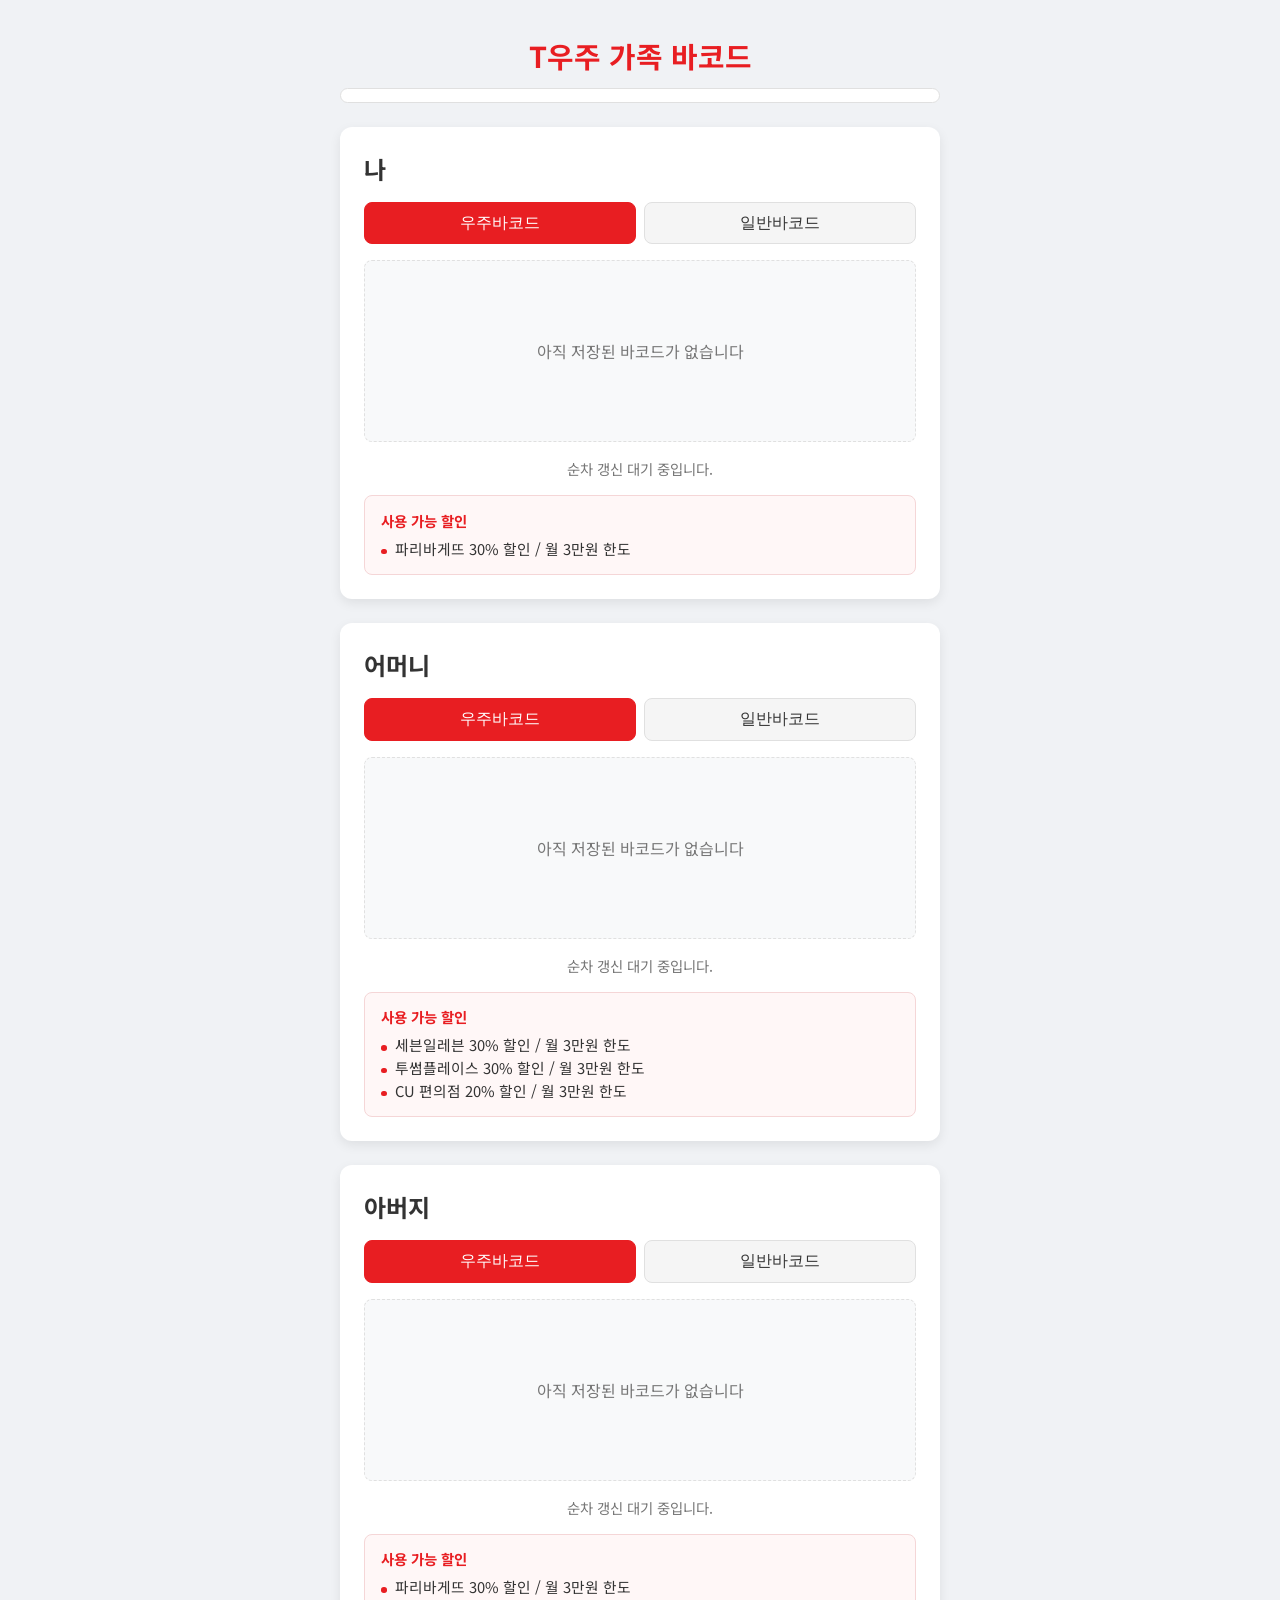
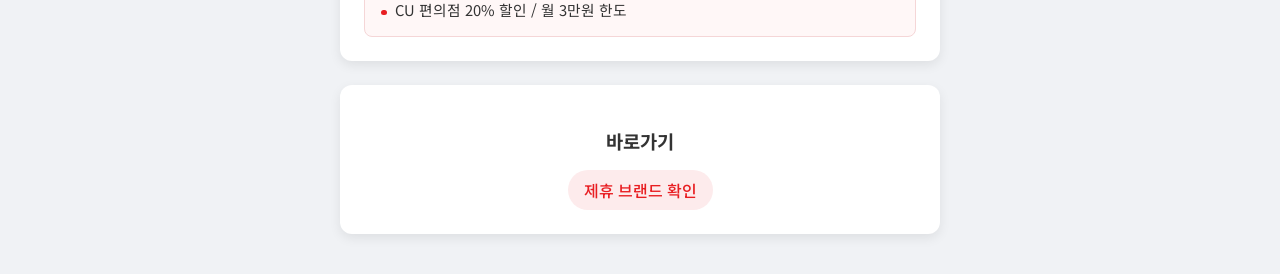
==== public/index.html @ a633aef9 "Sync the card timer's stale-elapsed display with the status panel's The per-card "만료됨 (M:SS 경과)" tim" ====
<!DOCTYPE html>
<html lang="ko">
<head>
    <meta charset="UTF-8">
    <meta name="viewport" content="width=device-width, initial-scale=1.0">
    <title>T우주 가족 바코드</title>
    <link rel="stylesheet" href="style.css">
</head>
<body>
    <div class="dashboard">
        <header>
            <h1>T우주 가족 바코드</h1>
            <div id="warm-status-detail" class="warm-status-detail"></div>
        </header>

        <main id="card-container"></main>

        <div class="card links-card">
            <h3>바로가기</h3>
            <div class="links-container">
                <a href="https://m.tworld.co.kr/membership/benefit/brand" target="_blank">제휴 브랜드 확인</a>
            </div>
        </div>
    </div>

    <script>
        document.addEventListener('DOMContentLoaded', () => {
            const accounts = [
                { user: '나', id: 'a77ila2000' },
                { user: '어머니', id: 'a77ila10004' },
                { user: '아버지', id: 'min560728' }
            ];

            const barcodeTypes = {
                universe: '우주바코드',
                general: '일반바코드'
            };

            const benefitsByType = {
                universe: {
                    a77ila2000: [
                        '파리바게뜨 30% 할인 / 월 3만원 한도'
                    ],
                    a77ila10004: [
                        '세븐일레븐 30% 할인 / 월 3만원 한도',
                        '투썸플레이스 30% 할인 / 월 3만원 한도',
                        'CU 편의점 20% 할인 / 월 3만원 한도'
                    ],
                    min560728: [
                        '파리바게뜨 30% 할인 / 월 3만원 한도',
                        'CU 편의점 20% 할인 / 월 3만원 한도'
                    ]
                },
                general: {
                    default: [
                        'T멤버십 일반 바코드',
                        'T멤버십 제휴처에서 할인 또는 적립 가능'
                    ]
                }
            };

            const cardContainer = document.getElementById('card-container');
            const BARCODE_VALID_TIME = 20 * 60;
            const CLIENT_WARM_INTERVAL_MS = 3 * 60 * 1000;
            const fetchingCards = new Set();
            // Separate from fetchingCards above (which is keyed by accountId alone, and only
            // used to skip clobbering status text during a poll) - this one is keyed by
            // "accountId:type" and is a real duplicate-request guard: without it, two nearly-
            // simultaneous triggers for the same account+type (e.g. a tab regaining focus
            // right as the 5s status poll also fires) would both fire actual HTTP requests.
            const inFlightFetches = new Set();
            let warmWorkerRunning = false;
            let lastWarmStatusFetch = null;
            const lastKnownSuccessAt = {};

            accounts.forEach(account => {
                const card = document.createElement('div');
                card.className = 'card';
                card.id = `card-${account.id}`;
                card.dataset.currentType = 'universe';
                card.innerHTML = `
                    <div class="card-header">
                        <h2>${account.user}</h2>
                    </div>
                    <div class="barcode-actions">
                        <button class="btn type-btn active" data-id="${account.id}" data-type="universe">우주바코드</button>
                        <button class="btn type-btn secondary" data-id="${account.id}" data-type="general">일반바코드</button>
                    </div>
                    <div class="barcode-container">
                        <div class="barcode-placeholder">자동 갱신 대기 중입니다</div>
                        <div class="loader hidden"></div>
                        <img data-id="${account.id}" class="hidden" alt="${account.user} 바코드">
                    </div>
                    <div class="card-footer">
                        <div class="timer"></div>
                        <div class="status"></div>
                    </div>
                    <div class="benefit-box">
                        <div class="benefit-title">사용 가능 할인</div>
                        <ul class="benefit-list"></ul>
                    </div>
                `;
                cardContainer.appendChild(card);
                updateBenefits(account.id, 'universe');

                card.querySelectorAll('.type-btn').forEach(button => {
                    button.addEventListener('click', () => {
                        const barcodeType = button.dataset.type;
                        selectBarcodeType(account.id, barcodeType);
                    });
                });
            });

            // One-time initial load of the visible barcode images. The recurring 30s
            // refreshVisibleCaches() poll that used to run alongside this was removed -
            // refreshWarmStatus()'s last_success_at watcher (every 5s) already re-fetches
            // the image the moment a refresh actually completes, so the 30s poll was pure
            // redundant traffic. This call and the accounts.forEach(fetchBarcode...) loop
            // that used to run right before it were also duplicates of each other (both
            // fetched the same default-universe cache for all three accounts at page load);
            // this single call covers it.
            runWarmWorker();
            refreshVisibleCaches();
            refreshWarmStatus();
            setInterval(runWarmWorker, CLIENT_WARM_INTERVAL_MS);
            setInterval(refreshWarmStatus, 5 * 1000);
            setInterval(() => {
                renderWarmStatusDetail();
                updateVisibleCardTimers();
            }, 1000);

            let catchUpTimer = null;
            function catchUpAfterHidden() {
                if (document.hidden) return;
                // visibilitychange/pageshow/focus can fire within milliseconds of each other
                // on the same real "tab became active again" event - debounce so that burst
                // triggers one catch-up pass, not three.
                if (catchUpTimer) return;
                catchUpTimer = setTimeout(() => {
                    catchUpTimer = null;
                    refreshVisibleCaches();
                    refreshWarmStatus();
                    runWarmWorker();
                }, 350);
            }
            document.addEventListener('visibilitychange', catchUpAfterHidden);
            window.addEventListener('pageshow', catchUpAfterHidden);
            window.addEventListener('focus', catchUpAfterHidden);

            function queueKey(accountId, barcodeType) {
                return `${accountId}:${barcodeType}`;
            }

            function selectBarcodeType(accountId, barcodeType) {
                const card = document.getElementById(`card-${accountId}`);
                if (!card || card.dataset.currentType === barcodeType) return;
                const img = card.querySelector(`img[data-id="${accountId}"]`);
                const timerEl = card.querySelector('.timer');
                const statusEl = card.querySelector('.status');
                const placeholder = card.querySelector('.barcode-placeholder');
                if (img.dataset.timerId) {
                    clearInterval(parseInt(img.dataset.timerId));
                    delete img.dataset.timerId;
                }
                if (img.dataset.objectUrl) {
                    URL.revokeObjectURL(img.dataset.objectUrl);
                    delete img.dataset.objectUrl;
                }
                delete img.dataset.refreshQueued;
                img.classList.add('hidden');
                placeholder.classList.remove('hidden');
                placeholder.textContent = '자동 갱신 대기 중입니다';
                timerEl.textContent = '';
                statusEl.textContent = '';
                card.dataset.currentType = barcodeType;
                updateTypeButtons(accountId, barcodeType);
                updateBenefits(accountId, barcodeType);
                fetchBarcode(accountId, barcodeType, { cacheOnly: true, preserveDisplay: true });
            }

            function updateTypeButtons(accountId, barcodeType) {
                const card = document.getElementById(`card-${accountId}`);
                card.querySelectorAll('.type-btn').forEach(button => {
                    const active = button.dataset.type === barcodeType;
                    button.classList.toggle('active', active);
                    button.classList.toggle('secondary', !active);
                });
            }

            function updateBenefits(accountId, barcodeType) {
                const card = document.getElementById(`card-${accountId}`);
                const list = card.querySelector('.benefit-list');
                if (barcodeType === 'general') {
                    const grade = card.dataset.generalGrade || '';
                    list.innerHTML = `<li>T멤버십 등급: ${grade || '확인 중'}</li>`;
                    return;
                }
                const benefits = benefitsByType[barcodeType][accountId] || benefitsByType[barcodeType].default || [];
                list.innerHTML = benefits.map(benefit => `<li>${benefit}</li>`).join('');
            }

            function refreshVisibleCaches() {
                accounts.forEach(account => {
                    const card = document.getElementById(`card-${account.id}`);
                    if (!card) return;
                    fetchBarcode(account.id, card.dataset.currentType || 'universe', {
                        cacheOnly: true,
                        preserveDisplay: true
                    });
                });
            }

            async function refreshWarmStatus() {
                try {
                    const response = await fetch(`/api/warm_status?t=${Date.now()}`, { cache: 'no-store' });
                    if (!response.ok) return;
                    const status = await response.json();
                    const current = status.current;
                    const dueTargets = (status.targets || [])
                        .map((target, index) => ({ ...target, index }))
                        .filter(target => Number(target.next_refresh_at || 0) <= status.now)
                        .filter(target => !(current && current.id === target.id && current.type === target.type))
                        .sort((a, b) => (a.next_refresh_at - b.next_refresh_at) || (a.index - b.index));

                    if (!current && dueTargets.length && !warmWorkerRunning) {
                        runWarmWorker();
                    }

                    // This is the only recurring re-fetch of the visible barcode image left
                    // (refreshVisibleCaches itself only runs once, at page load, plus on
                    // tab-refocus) - detecting last_success_at moving forward here (every 5s)
                    // and immediately re-fetching covers every real refresh, whether driven by
                    // this tab's own runWarmWorker or triggered externally by cron-job.org.
                    (status.targets || []).forEach(target => {
                        const key = `${target.id}:${target.type}`;
                        const previousSuccessAt = lastKnownSuccessAt[key];
                        const currentSuccessAt = Number(target.last_success_at || 0);
                        if (previousSuccessAt !== undefined && currentSuccessAt > previousSuccessAt) {
                            const card = document.getElementById(`card-${target.id}`);
                            if (card && card.dataset.currentType === target.type && !fetchingCards.has(target.id)) {
                                fetchBarcode(target.id, target.type, { cacheOnly: true, preserveDisplay: false });
                            }
                        }
                        lastKnownSuccessAt[key] = currentSuccessAt;
                    });

                    lastWarmStatusFetch = { status, current, dueTargets, fetchedAtMs: Date.now() };
                    renderWarmStatusDetail();
                    updateVisibleCardTimers();

                    accounts.forEach(account => {
                        if (fetchingCards.has(account.id)) return;
                        const card = document.getElementById(`card-${account.id}`);
                        if (!card) return;
                        const barcodeType = card.dataset.currentType || 'universe';
                        const img = card.querySelector(`img[data-id="${account.id}"]`);
                        if (img.dataset.objectUrl && img.dataset.stale !== '1') return;

                        const placeholder = card.querySelector('.barcode-placeholder');
                        const statusEl = card.querySelector('.status');
                        const loader = card.querySelector('.loader');
                        const isActive = Boolean(current && current.id === account.id && current.type === barcodeType);
                        const queuePosition = dueTargets.findIndex(target => target.id === account.id && target.type === barcodeType);
                        const showingStaleImage = Boolean(img.dataset.objectUrl && img.dataset.stale === '1');

                        statusEl.classList.toggle('active-refresh', isActive);

                        if (showingStaleImage) {
                            // Keep the last successful barcode visible; only the status line changes.
                            if (isActive) {
                                statusEl.textContent = `${barcodeTypes[barcodeType]}를 지금 갱신하고 있습니다...`;
                            } else if (queuePosition !== -1) {
                                statusEl.textContent = `대기열 ${queuePosition + 1}번째 - 순서를 기다리는 중입니다.`;
                            }
                            return;
                        }

                        placeholder.classList.remove('hidden');
                        if (isActive) {
                            placeholder.textContent = `${barcodeTypes[barcodeType]} 갱신 중입니다`;
                            loader.classList.remove('hidden');
                            statusEl.textContent = `${barcodeTypes[barcodeType]}를 지금 갱신하고 있습니다...`;
                        } else {
                            loader.classList.add('hidden');
                            placeholder.textContent = '자동 갱신 대기 중입니다';
                            statusEl.textContent = queuePosition !== -1
                                ? `대기열 ${queuePosition + 1}번째 - 순서를 기다리는 중입니다.`
                                : '';
                        }
                    });
                } catch (error) {
                    // Status display is best effort.
                }
            }

            function formatMinSec(seconds) {
                const total = Math.max(0, Math.floor(seconds));
                const m = Math.floor(total / 60);
                const s = total % 60;
                return `${m}:${String(s).padStart(2, '0')}`;
            }

            function targetStatusFor(target, current, dueTargets, elapsedSec) {
                const isActive = Boolean(current && current.id === target.id && current.type === target.type);
                const queuePosition = dueTargets.findIndex(t => t.id === target.id && t.type === target.type);
                // Countdown client-side between server polls so the display ticks every
                // second instead of only updating on the next ~5s warm_status refresh.
                const remaining = Number(target.seconds_left || 0) - elapsedSec;
                // target.stale_seconds is how long it had already been expired as of the last
                // poll; elapsedSec is time since that poll, minus any of target's own
                // seconds_left that hadn't yet run out at poll time (covers the case where
                // this is reached by the client's own countdown predicting expiry before the
                // server has confirmed it). Active/queued targets are always past due, so this
                // is the right time value to show alongside those states too, not just "stale".
                const staleFor = Number(target.stale_seconds || 0) + elapsedSec - Number(target.seconds_left || 0);

                if (isActive) {
                    return { valueText: `갱신 중 (${formatMinSec(staleFor)} 경과)`, valueClass: 'active' };
                }
                if (queuePosition !== -1) {
                    return { valueText: `대기 ${queuePosition + 1}번째 (${formatMinSec(staleFor)} 경과)`, valueClass: 'queued' };
                }
                if (remaining <= 0) {
                    return { valueText: `만료됨 (${formatMinSec(staleFor)} 경과)`, valueClass: 'stale' };
                }
                return { valueText: `${formatMinSec(remaining)} 남음`, valueClass: 'fresh' };
            }

            function renderWarmStatusDetail() {
                const detail = document.getElementById('warm-status-detail');
                if (!detail || !lastWarmStatusFetch) return;
                const { status, current, dueTargets, fetchedAtMs } = lastWarmStatusFetch;
                const elapsedSec = Math.max(0, Math.floor((Date.now() - fetchedAtMs) / 1000));

                const byAccount = {};
                (status.targets || []).forEach(target => {
                    if (!byAccount[target.id]) byAccount[target.id] = {};
                    byAccount[target.id][target.type] = targetStatusFor(target, current, dueTargets, elapsedSec);
                });

                const rows = accounts.map(account => {
                    const entry = byAccount[account.id] || {};
                    const uni = entry.universe || { valueText: '-', valueClass: '' };
                    const gen = entry.general || { valueText: '-', valueClass: '' };
                    return `<div class="row">
                        <span class="label">${account.user}</span>
                        <span class="value-type">우주</span>
                        <span class="value ${uni.valueClass}">${uni.valueText}</span>
                        <span class="value-type">일반</span>
                        <span class="value ${gen.valueClass}">${gen.valueText}</span>
                    </div>`;
                }).join('');
                detail.innerHTML = rows;
            }

            function updateVisibleCardTimers() {
                // Keeps each card's own "만료됨 (M:SS 경과)" timer perfectly in sync with the
                // status panel above, by computing it from the exact same warm_status snapshot
                // and formula (targetStatusFor draws from lastWarmStatusFetch too) - they used
                // to be two independently-seeded timers (this one seeded once from whatever
                // fetchBarcode's own response happened to say, then ticking on its own), which
                // drifted apart by a few seconds since each was based on a different poll.
                if (!lastWarmStatusFetch) return;
                const { status, fetchedAtMs } = lastWarmStatusFetch;
                const elapsedSec = Math.max(0, Math.floor((Date.now() - fetchedAtMs) / 1000));
                accounts.forEach(account => {
                    const card = document.getElementById(`card-${account.id}`);
                    if (!card) return;
                    const img = card.querySelector(`img[data-id="${account.id}"]`);
                    if (!img || img.dataset.stale !== '1') return;
                    const barcodeType = card.dataset.currentType || 'universe';
                    const target = (status.targets || []).find(t => t.id === account.id && t.type === barcodeType);
                    if (!target) return;
                    const remaining = Number(target.seconds_left || 0) - elapsedSec;
                    if (remaining > 0) return;
                    const staleFor = Number(target.stale_seconds || 0) + elapsedSec - Number(target.seconds_left || 0);
                    const timerEl = card.querySelector('.timer');
                    timerEl.textContent = `만료됨 (${formatMinSec(staleFor)} 경과)`;
                });
            }

            async function runWarmWorker() {
                // Single call to /api/warm_tick - it acquires the lock, picks the target,
                // performs the scrape, and records the result/releases the lock all in one
                // server-side request (the exact same path cron-job.org uses every minute).
                // Previously this was a 3-step client dance (warm_next -> get_barcode?warm=1
                // -> warm_done); the middle step's returned barcode image was never even used
                // (immediately discarded, then re-fetched via cache_only below anyway), so
                // collapsing to one round trip changes nothing observable.
                if (warmWorkerRunning) return;
                warmWorkerRunning = true;
                try {
                    const controller = new AbortController();
                    const timeoutId = setTimeout(() => controller.abort(), 65000);
                    const response = await fetch(`/api/warm_tick?t=${Date.now()}`, {
                        cache: 'no-store',
                        signal: controller.signal
                    });
                    clearTimeout(timeoutId);
                    if (!response.ok) return;
                    const result = await response.json();
                    if (result.status === 'locked') {
                        setTimeout(refreshWarmStatus, 1000);
                        return;
                    }
                    if (result.status !== 'done') return;
                    refreshWarmStatus();
                    if (result.success) {
                        const card = document.getElementById(`card-${result.id}`);
                        if (card && card.dataset.currentType === result.type) {
                            fetchBarcode(result.id, result.type, { cacheOnly: true, preserveDisplay: false });
                        }
                    }
                } catch (error) {
                    // Best effort - the next interval tick (or cron-job.org) will retry.
                } finally {
                    warmWorkerRunning = false;
                }
            }

            async function fetchBarcode(accountId, barcodeType, options = {}) {
                const card = document.getElementById(`card-${accountId}`);
                const img = card.querySelector(`img[data-id="${accountId}"]`);
                const loader = card.querySelector('.loader');
                const placeholder = card.querySelector('.barcode-placeholder');
                const timerEl = card.querySelector('.timer');
                const statusEl = card.querySelector('.status');
                const buttons = card.querySelectorAll('.type-btn');
                const preserveDisplay = Boolean(options.preserveDisplay && img.dataset.objectUrl && card.dataset.currentType === barcodeType);

                if (card.dataset.currentType !== barcodeType && !options.cacheOnly) {
                    return;
                }

                const inFlightKey = queueKey(accountId, barcodeType);
                if (inFlightFetches.has(inFlightKey)) return;
                inFlightFetches.add(inFlightKey);

                fetchingCards.add(accountId);

                if (!preserveDisplay && img.dataset.timerId) {
                    clearInterval(parseInt(img.dataset.timerId));
                    delete img.dataset.timerId;
                }
                if (!preserveDisplay && img.dataset.objectUrl) {
                    URL.revokeObjectURL(img.dataset.objectUrl);
                    delete img.dataset.objectUrl;
                }

                if (!preserveDisplay) {
                    img.classList.add('hidden');
                    placeholder.classList.add('hidden');
                    timerEl.textContent = '';
                }
                // preserveDisplay means "there's already a valid image showing - this is just a
                // quiet cache poll (page load, tab-refocus, or a last_success_at change), not an
                // actual live scrape". Flashing the loader/"생성 중" message here made it look
                // like the barcode was being re-scraped constantly when it never was.
                if (!preserveDisplay) {
                    loader.classList.remove('hidden');
                    buttons.forEach(button => button.disabled = true);
                    statusEl.textContent = `${barcodeTypes[barcodeType]}를 실시간으로 생성 중입니다...`;
                }

                try {
                    const controller = new AbortController();
                    const timeoutId = setTimeout(() => controller.abort(), 55000);
                    const cacheOnlyParam = options.cacheOnly ? '&cache_only=1' : '';
                    const response = await fetch(`/api/get_barcode?id=${accountId}&type=${barcodeType}${cacheOnlyParam}&t=${Date.now()}`, {
                        cache: 'no-store',
                        signal: controller.signal
                    });
                    clearTimeout(timeoutId);
                    if (response.status === 404 && options.cacheOnly) {
                        loader.classList.add('hidden');
                        if (!preserveDisplay) {
                            placeholder.classList.remove('hidden');
                            placeholder.textContent = '아직 저장된 바코드가 없습니다';
                            statusEl.textContent = '순차 갱신 대기 중입니다.';
                        } else {
                            statusEl.textContent = '순차 갱신 대기 중입니다.';
                        }
                        return;
                    }
                    if (!response.ok) {
                        throw new Error(`HTTP ${response.status}`);
                    }
                    const blob = await response.blob();
                    if (!blob.type.startsWith('image/')) {
                        throw new Error('이미지 응답이 아닙니다');
                    }
                    const objectUrl = URL.createObjectURL(blob);
                    const parsedSecondsLeft = parseInt(response.headers.get('X-Barcode-Seconds-Left') || '', 10);
                    const secondsLeft = Number.isFinite(parsedSecondsLeft) ? parsedSecondsLeft : BARCODE_VALID_TIME;
                    const barcodeNumber = response.headers.get('X-Barcode-Number') || '';
                    const membershipGrade = response.headers.get('X-Membership-Grade') || '';
                    const isStale = response.headers.get('X-Barcode-Stale') === '1';
                    const parsedStaleSeconds = parseInt(response.headers.get('X-Barcode-Stale-Seconds') || '', 10);
                    const staleSeconds = Number.isFinite(parsedStaleSeconds) ? parsedStaleSeconds : 0;
                    if (barcodeType === 'general' && membershipGrade) {
                        card.dataset.generalGrade = membershipGrade;
                        updateBenefits(accountId, barcodeType);
                    }

                    if (card.dataset.currentType !== barcodeType) {
                        URL.revokeObjectURL(objectUrl);
                        return;
                    }
                    if (img.dataset.timerId) {
                        clearInterval(parseInt(img.dataset.timerId));
                        delete img.dataset.timerId;
                    }
                    if (img.dataset.objectUrl) {
                        URL.revokeObjectURL(img.dataset.objectUrl);
                    }
                    delete img.dataset.refreshQueued;
                    img.dataset.stale = isStale ? '1' : '0';
                    img.dataset.objectUrl = objectUrl;
                    img.src = objectUrl;
                    img.classList.remove('hidden');
                    placeholder.classList.add('hidden');
                    loader.classList.add('hidden');
                    if (isStale) {
                        // Set an immediate value from this response so there's no blank/stale
                        // text before the next tick; updateVisibleCardTimers() (driven by the
                        // same warm_status polling as the status panel above) takes over the
                        // continuous ticking from here, so the two never drift apart.
                        timerEl.textContent = `만료됨 (${formatMinSec(staleSeconds)} 경과)`;
                        statusEl.textContent = barcodeNumber
                            ? `마지막 ${barcodeTypes[barcodeType]}를 표시 중입니다. 순차 갱신 대기 중입니다. (${barcodeNumber})`
                            : `마지막 ${barcodeTypes[barcodeType]}를 표시 중입니다. 순차 갱신 대기 중입니다.`;
                        runWarmWorker();
                    } else {
                        statusEl.textContent = barcodeNumber ? `${barcodeTypes[barcodeType]}가 생성되었습니다. (${barcodeNumber})` : `${barcodeTypes[barcodeType]}가 생성되었습니다.`;
                        startTimer(accountId, barcodeType, secondsLeft);
                    }
                } catch (error) {
                    loader.classList.add('hidden');
                    if (!preserveDisplay) {
                        img.classList.add('hidden');
                        placeholder.classList.remove('hidden');
                    }
                    placeholder.textContent = error.name === 'AbortError'
                        ? '생성 시간이 초과되었습니다. 다시 시도해주세요.'
                        : '오류가 발생했습니다. 다시 시도해주세요.';
                    statusEl.textContent = error.name === 'AbortError' ? '요청 시간 초과' : String(error.message || error);
                } finally {
                    buttons.forEach(button => button.disabled = false);
                    fetchingCards.delete(accountId);
                    inFlightFetches.delete(inFlightKey);
                }
            }

            function startTimer(accountId, barcodeType, duration) {
                const card = document.getElementById(`card-${accountId}`);
                const img = card.querySelector(`img[data-id="${accountId}"]`);
                const timerEl = card.querySelector('.timer');
                const statusEl = card.querySelector('.status');

                let timeLeft = Math.max(1, duration);

                const updateTimer = () => {
                    if (card.dataset.currentType !== barcodeType) {
                        clearInterval(timerId);
                        return;
                    }
                    const minutes = Math.floor(timeLeft / 60);
                    const seconds = timeLeft % 60;
                    timerEl.textContent = `남은 시간: ${String(minutes).padStart(2, '0')}:${String(seconds).padStart(2, '0')}`;

                    if (--timeLeft < 0) {
                        clearInterval(timerId);
                        delete img.dataset.timerId;
                        if (img.dataset.refreshQueued !== '1') {
                            img.dataset.refreshQueued = '1';
                            statusEl.textContent = '20분이 지나 순차 갱신 대기 중입니다.';
                            runWarmWorker();
                        }
                    }
                };

                updateTimer();
                const timerId = setInterval(updateTimer, 1000);
                img.dataset.timerId = timerId.toString();
            }

        });
    </script>
</body>
</html>
---- public/style.css ----
@import url('https://fonts.googleapis.com/css2?family=Noto+Sans+KR:wght@400;500;700&display=swap');

:root {
    --bg-color: #f0f2f5;
    --card-bg: #ffffff;
    --primary-color: #e81e22;
    --text-color: #333;
    --text-light: #777;
    --border-color: #e0e0e0;
}

body {
    font-family: 'Noto Sans KR', sans-serif;
    background-color: var(--bg-color);
    margin: 0;
    padding: 1rem;
    color: var(--text-color);
}

.dashboard {
    max-width: 600px;
    margin: 0 auto;
}

header h1 {
    font-size: 1.8rem;
    font-weight: 700;
    text-align: center;
    color: var(--primary-color);
    margin-bottom: 0.75rem;
}

.warm-status-detail {
    margin: 0 auto 1.5rem;
    padding: 0.4rem 0.85rem;
    border-radius: 8px;
    background-color: #ffffff;
    border: 1px solid var(--border-color);
    font-size: 0.85rem;
}

.warm-status-detail .row {
    /* Grid (not flex) so the 우주/일반 columns line up across every row regardless of how
       long each row's time text is - flex with a gap let the value-group as a whole shift
       left/right per row since its total width varied with the text length. */
    display: grid;
    grid-template-columns: calc(3.8em + 5ch) 2.3em minmax(0, 1fr) 2.3em minmax(0, 1fr);
    align-items: baseline;
    column-gap: 0.5rem;
    padding: 0.4rem 0;
    border-bottom: 1px solid var(--border-color);
}

.warm-status-detail .row:last-child {
    border-bottom: none;
}

.warm-status-detail .label {
    color: var(--text-color);
    font-weight: 500;
    /* Column is deliberately wider than 나/어머니/아버지 need, with the name centered in
       it - that's what creates the extra breathing room before the 우주 column starts,
       rather than a fixed-side gap that would look uneven with names of different length. */
    text-align: center;
}

.warm-status-detail .value-type {
    color: var(--text-light);
    font-size: 0.78rem;
}

.warm-status-detail .value {
    color: var(--text-light);
    font-size: 0.82rem;
    overflow-wrap: break-word;
}

.warm-status-detail .value.fresh {
    color: #2e7d32;
}

.warm-status-detail .value.stale {
    color: #c62828;
    font-weight: 600;
}

.warm-status-detail .value.active {
    color: #1565c0;
    font-weight: 600;
}

.warm-status-detail .value.queued {
    color: #ef6c00;
    font-weight: 600;
}

.card {
    background-color: var(--card-bg);
    border-radius: 12px;
    box-shadow: 0 4px 12px rgba(0, 0, 0, 0.08);
    margin-bottom: 1.5rem;
    padding: 1.5rem;
    transition: all 0.3s ease;
}

.card-header {
    display: flex;
    justify-content: space-between;
    align-items: center;
    margin-bottom: 1rem;
}

.card-header h2 {
    margin: 0;
    font-size: 1.5rem;
}

.barcode-actions {
    display: grid;
    grid-template-columns: 1fr 1fr;
    gap: 0.5rem;
    margin-bottom: 1rem;
}

.barcode-container {
    text-align: center;
    min-height: 180px;
    display: flex;
    align-items: center;
    justify-content: center;
    background-color: #f8f9fa;
    border-radius: 8px;
    border: 1px dashed var(--border-color);
    position: relative;
}

.barcode-container img {
    max-width: 100%;
    height: auto;
}

.barcode-container img:not(.hidden) {
    display: block;
}

.barcode-placeholder {
    color: var(--text-light);
}

.loader {
    border: 4px solid #f3f3f3;
    border-top: 4px solid var(--primary-color);
    border-radius: 50%;
    width: 40px;
    height: 40px;
    animation: spin 1s linear infinite;
    position: absolute;
}

@keyframes spin {
    0% { transform: rotate(0deg); }
    100% { transform: rotate(360deg); }
}

.card-footer {
    margin-top: 1rem;
    text-align: center;
}

.timer {
    font-size: 1.2rem;
    font-weight: 500;
    color: #1e88e5;
}

.status {
    font-size: 0.9rem;
    color: var(--text-light);
    margin-top: 0.5rem;
}

.status.active-refresh {
    color: var(--primary-color);
    font-weight: 700;
}

.benefit-box {
    margin-top: 1rem;
    padding: 0.85rem 1rem;
    border-radius: 8px;
    background-color: #fff7f7;
    border: 1px solid #f5d6d7;
}

.benefit-title {
    font-size: 0.9rem;
    font-weight: 700;
    color: var(--primary-color);
    margin-bottom: 0.45rem;
}

.benefit-box ul {
    list-style: none;
    padding: 0;
    margin: 0;
}

.benefit-box li {
    position: relative;
    padding-left: 0.9rem;
    font-size: 0.92rem;
    line-height: 1.55;
    color: var(--text-color);
}

.benefit-box li::before {
    content: "";
    position: absolute;
    left: 0;
    top: 0.72em;
    width: 0.35rem;
    height: 0.35rem;
    border-radius: 50%;
    background-color: var(--primary-color);
}

.btn {
    background-color: var(--primary-color);
    color: white;
    border: none;
    padding: 0.6rem 1.2rem;
    border-radius: 8px;
    font-size: 1rem;
    font-weight: 500;
    cursor: pointer;
    transition: background-color 0.2s;
}

.btn:hover {
    background-color: #c01215;
}

.btn.secondary {
    background-color: #f5f5f5;
    color: var(--text-color);
    border: 1px solid var(--border-color);
}

.btn.secondary:hover {
    background-color: #eeeeee;
}

.btn.active {
    background-color: var(--primary-color);
    color: white;
    border: 1px solid var(--primary-color);
}

.btn:disabled {
    opacity: 0.55;
    cursor: wait;
}

.links-card {
    text-align: center;
}

.links-card h3 {
    margin-bottom: 1rem;
}

.links-container {
    display: flex;
    justify-content: center;
    gap: 1rem;
    flex-wrap: wrap;
}

.links-container a {
    text-decoration: none;
    color: var(--primary-color);
    font-weight: 500;
    background-color: #fdebec;
    padding: 0.5rem 1rem;
    border-radius: 20px;
}

.hidden {
    display: none;
}
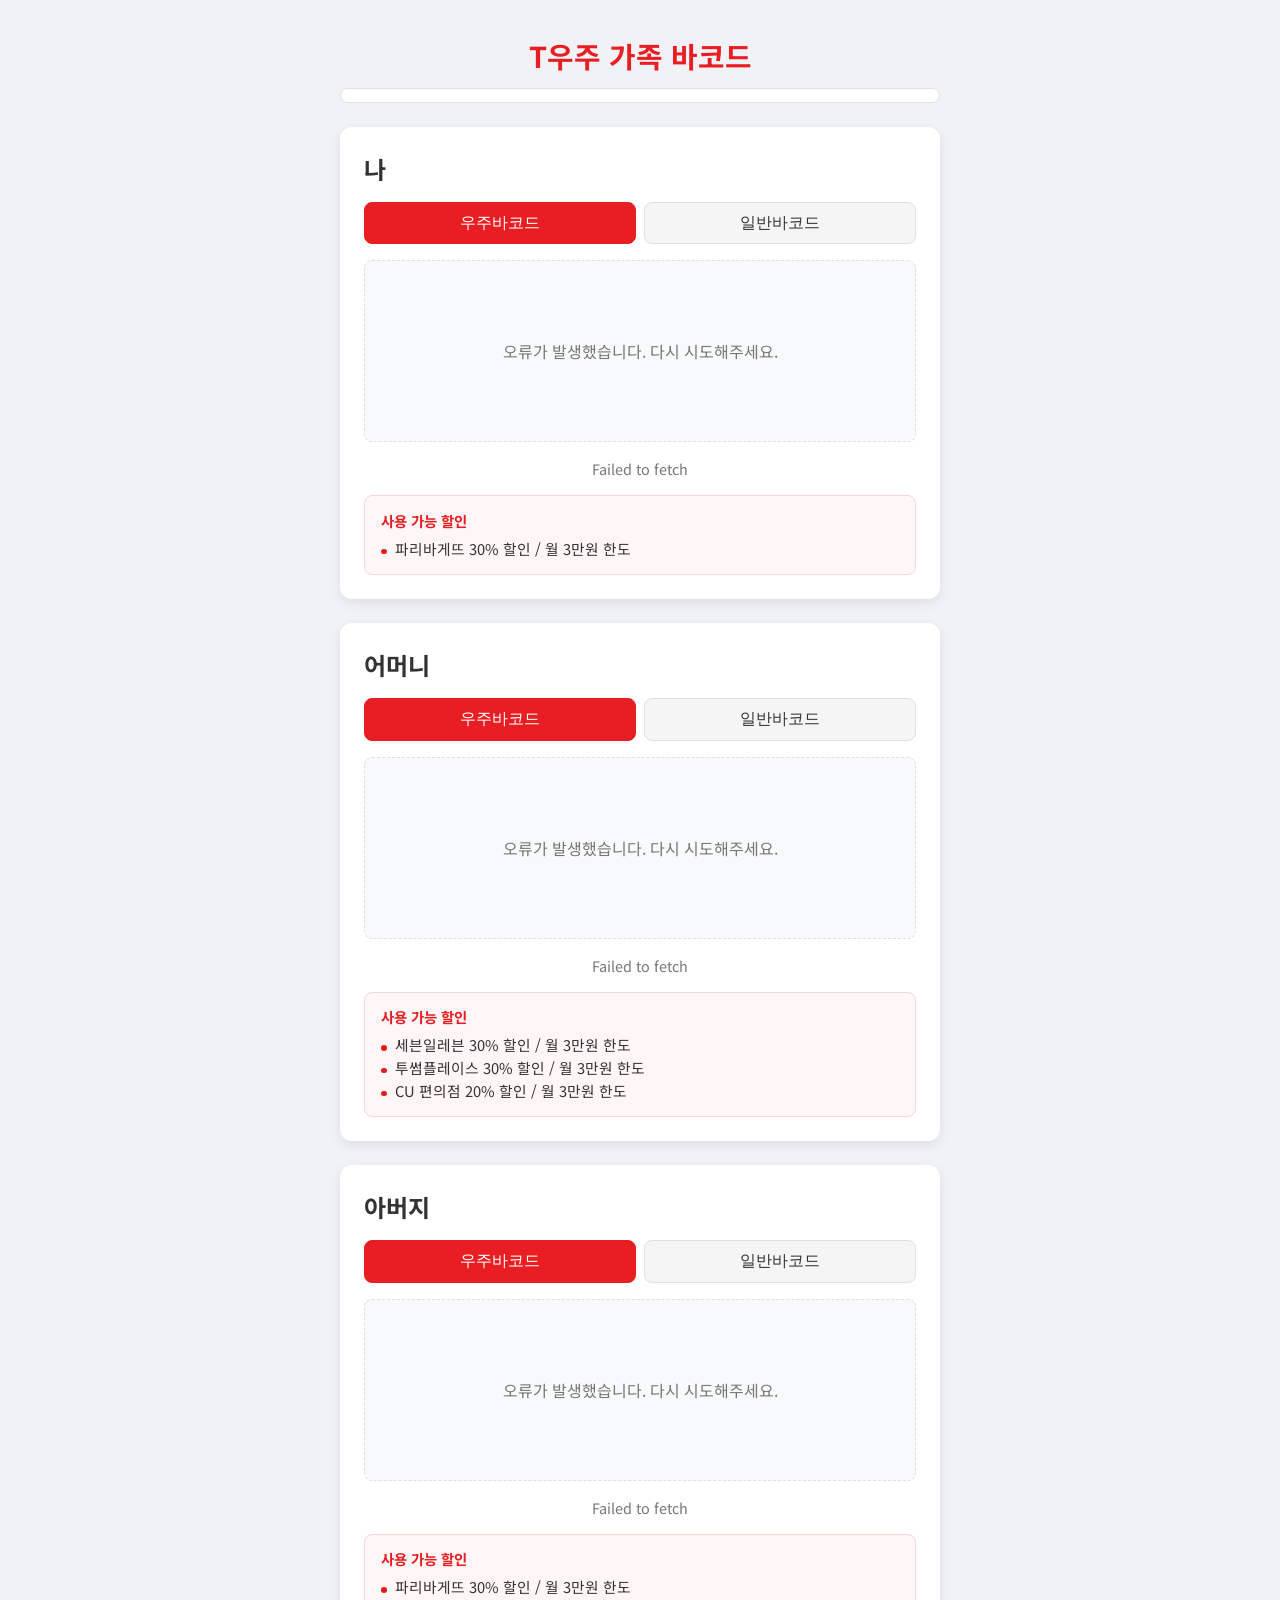
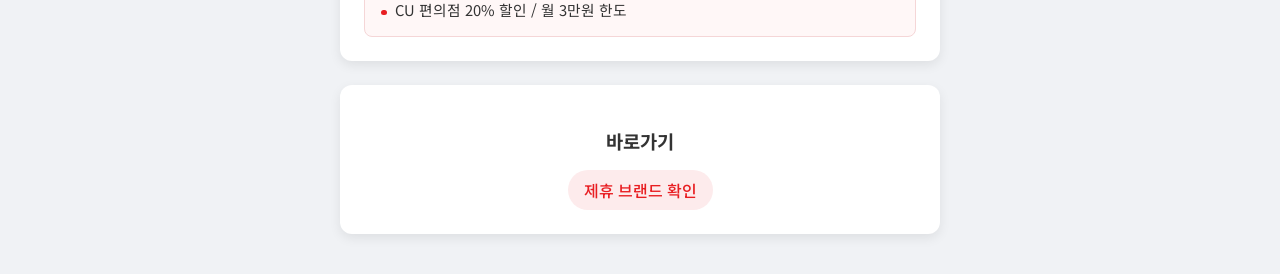
==== commit 795888ca: "Move barcode reads off Vercel" ====
--- a/public/index.html
+++ b/public/index.html
@@ -25,6 +25,9 @@
 
     <script>
         document.addEventListener('DOMContentLoaded', () => {
+            // The browser calls Oracle directly. There is no Vercel Function proxy in
+            // this path, so normal page views consume no Vercel Function CPU.
+            const API_BASE = 'https://168-138-194-2.sslip.io';
             const accounts = [
                 { user: '나', id: 'a77ila2000' },
                 { user: '어머니', id: 'a77ila10004' },
@@ -61,7 +64,6 @@
 
             const cardContainer = document.getElementById('card-container');
             const BARCODE_VALID_TIME = 20 * 60;
-            const CLIENT_WARM_INTERVAL_MS = 3 * 60 * 1000;
             const fetchingCards = new Set();
             // Separate from fetchingCards above (which is keyed by accountId alone, and only
             // used to skip clobbering status text during a poll) - this one is keyed by
@@ -69,7 +71,6 @@
             // simultaneous triggers for the same account+type (e.g. a tab regaining focus
             // right as the 5s status poll also fires) would both fire actual HTTP requests.
             const inFlightFetches = new Set();
-            let warmWorkerRunning = false;
             let lastWarmStatusFetch = null;
             const lastKnownSuccessAt = {};
 
@@ -119,11 +120,10 @@
             // that used to run right before it were also duplicates of each other (both
             // fetched the same default-universe cache for all three accounts at page load);
             // this single call covers it.
-            runWarmWorker();
+            // Refreshing is owned by the Oracle systemd worker. The browser only reads its
+            // cached result and never starts a login/scrape request itself.
             refreshVisibleCaches();
-            refreshWarmStatus();
-            setInterval(runWarmWorker, CLIENT_WARM_INTERVAL_MS);
-            setInterval(refreshWarmStatus, 5 * 1000);
+            refreshWarmStatus().then(scheduleNextStatusPoll);
             setInterval(() => {
                 renderWarmStatusDetail();
                 updateVisibleCardTimers();
@@ -139,8 +139,7 @@
                 catchUpTimer = setTimeout(() => {
                     catchUpTimer = null;
                     refreshVisibleCaches();
-                    refreshWarmStatus();
-                    runWarmWorker();
+                    refreshWarmStatus().then(scheduleNextStatusPoll);
                 }, 350);
             }
             document.addEventListener('visibilitychange', catchUpAfterHidden);
@@ -212,7 +211,7 @@
 
             async function refreshWarmStatus() {
                 try {
-                    const response = await fetch(`/api/warm_status?t=${Date.now()}`, { cache: 'no-store' });
+                    const response = await fetch(`${API_BASE}/api/warm_status?t=${Date.now()}`, { cache: 'no-store' });
                     if (!response.ok) return;
                     const status = await response.json();
                     const current = status.current;
@@ -222,15 +221,10 @@
                         .filter(target => !(current && current.id === target.id && current.type === target.type))
                         .sort((a, b) => (a.next_refresh_at - b.next_refresh_at) || (a.index - b.index));
 
-                    if (!current && dueTargets.length && !warmWorkerRunning) {
-                        runWarmWorker();
-                    }
-
                     // This is the only recurring re-fetch of the visible barcode image left
                     // (refreshVisibleCaches itself only runs once, at page load, plus on
                     // tab-refocus) - detecting last_success_at moving forward here (every 5s)
-                    // and immediately re-fetching covers every real refresh, whether driven by
-                    // this tab's own runWarmWorker or triggered externally by cron-job.org.
+                    // and immediately re-fetching covers every real Oracle worker refresh.
                     (status.targets || []).forEach(target => {
                         const key = `${target.id}:${target.type}`;
                         const previousSuccessAt = lastKnownSuccessAt[key];
@@ -254,14 +248,23 @@
                         if (!card) return;
                         const barcodeType = card.dataset.currentType || 'universe';
                         const img = card.querySelector(`img[data-id="${account.id}"]`);
-                        if (img.dataset.objectUrl && img.dataset.stale !== '1') return;
+                        const isActive = Boolean(current && current.id === account.id && current.type === barcodeType);
+                        const queuePosition = dueTargets.findIndex(target => target.id === account.id && target.type === barcodeType);
+                        // Whether this target is due comes straight from this warm_status poll
+                        // (isActive/dueTargets), not from img.dataset.stale - that DOM flag is
+                        // only set once an actual fetchBarcode response comes back, which (with
+                        // no tab-refocus event to force one) doesn't happen until the refresh
+                        // itself finishes. Gating on it left this per-card status frozen at
+                        // whatever text was showing at the moment of local expiry for the
+                        // entire refresh duration, while the status panel above (driven by the
+                        // same poll) correctly ticked through "갱신 중 (M:SS 경과)" the whole time.
+                        const isDue = isActive || queuePosition !== -1;
+                        if (img.dataset.objectUrl && !isDue) return;
 
                         const placeholder = card.querySelector('.barcode-placeholder');
                         const statusEl = card.querySelector('.status');
                         const loader = card.querySelector('.loader');
-                        const isActive = Boolean(current && current.id === account.id && current.type === barcodeType);
-                        const queuePosition = dueTargets.findIndex(target => target.id === account.id && target.type === barcodeType);
-                        const showingStaleImage = Boolean(img.dataset.objectUrl && img.dataset.stale === '1');
+                        const showingStaleImage = Boolean(img.dataset.objectUrl && isDue);
 
                         statusEl.classList.toggle('active-refresh', isActive);
 
@@ -293,6 +296,31 @@
                 }
             }
 
+            let statusPollTimer = null;
+
+            function nextStatusDelay() {
+                // Fixed 5s polling cost real Vercel invocations around the clock even when
+                // every account had 10+ minutes left and nothing was happening - tighten only
+                // when something is actually worth watching closely, relax otherwise.
+                if (document.hidden) return null; // pause entirely; catchUpAfterHidden resumes on refocus
+                if (!lastWarmStatusFetch) return 5000; // no first response yet, stay snappy until we have one
+                const { current, dueTargets, status, fetchedAtMs } = lastWarmStatusFetch;
+                if (current || dueTargets.length) return 3000; // a refresh is active or queued - watch closely
+                const elapsedSec = Math.max(0, Math.floor((Date.now() - fetchedAtMs) / 1000));
+                const dueSoon = (status.targets || []).some(target => (Number(target.seconds_left || 0) - elapsedSec) <= 60);
+                return dueSoon ? 5000 : 25000;
+            }
+
+            function scheduleNextStatusPoll() {
+                if (statusPollTimer) clearTimeout(statusPollTimer);
+                const delay = nextStatusDelay();
+                if (delay === null) return;
+                statusPollTimer = setTimeout(async () => {
+                    await refreshWarmStatus();
+                    scheduleNextStatusPoll();
+                }, delay);
+            }
+
             function formatMinSec(seconds) {
                 const total = Math.max(0, Math.floor(seconds));
                 const m = Math.floor(total / 60);
@@ -367,7 +395,10 @@
                     const card = document.getElementById(`card-${account.id}`);
                     if (!card) return;
                     const img = card.querySelector(`img[data-id="${account.id}"]`);
-                    if (!img || img.dataset.stale !== '1') return;
+                    // Same fix as refreshWarmStatus's per-card block above: determine "is this
+                    // due" from the live warm_status target data (remaining <= 0 below), not
+                    // from img.dataset.stale, which lags behind by up to a full refresh cycle.
+                    if (!img || !img.dataset.objectUrl) return;
                     const barcodeType = card.dataset.currentType || 'universe';
                     const target = (status.targets || []).find(t => t.id === account.id && t.type === barcodeType);
                     if (!target) return;
@@ -379,45 +410,6 @@
                 });
             }
 
-            async function runWarmWorker() {
-                // Single call to /api/warm_tick - it acquires the lock, picks the target,
-                // performs the scrape, and records the result/releases the lock all in one
-                // server-side request (the exact same path cron-job.org uses every minute).
-                // Previously this was a 3-step client dance (warm_next -> get_barcode?warm=1
-                // -> warm_done); the middle step's returned barcode image was never even used
-                // (immediately discarded, then re-fetched via cache_only below anyway), so
-                // collapsing to one round trip changes nothing observable.
-                if (warmWorkerRunning) return;
-                warmWorkerRunning = true;
-                try {
-                    const controller = new AbortController();
-                    const timeoutId = setTimeout(() => controller.abort(), 65000);
-                    const response = await fetch(`/api/warm_tick?t=${Date.now()}`, {
-                        cache: 'no-store',
-                        signal: controller.signal
-                    });
-                    clearTimeout(timeoutId);
-                    if (!response.ok) return;
-                    const result = await response.json();
-                    if (result.status === 'locked') {
-                        setTimeout(refreshWarmStatus, 1000);
-                        return;
-                    }
-                    if (result.status !== 'done') return;
-                    refreshWarmStatus();
-                    if (result.success) {
-                        const card = document.getElementById(`card-${result.id}`);
-                        if (card && card.dataset.currentType === result.type) {
-                            fetchBarcode(result.id, result.type, { cacheOnly: true, preserveDisplay: false });
-                        }
-                    }
-                } catch (error) {
-                    // Best effort - the next interval tick (or cron-job.org) will retry.
-                } finally {
-                    warmWorkerRunning = false;
-                }
-            }
-
             async function fetchBarcode(accountId, barcodeType, options = {}) {
                 const card = document.getElementById(`card-${accountId}`);
                 const img = card.querySelector(`img[data-id="${accountId}"]`);
@@ -459,14 +451,14 @@
                 if (!preserveDisplay) {
                     loader.classList.remove('hidden');
                     buttons.forEach(button => button.disabled = true);
-                    statusEl.textContent = `${barcodeTypes[barcodeType]}를 실시간으로 생성 중입니다...`;
+                    statusEl.textContent = `${barcodeTypes[barcodeType]}를 불러오는 중입니다...`;
                 }
 
                 try {
                     const controller = new AbortController();
-                    const timeoutId = setTimeout(() => controller.abort(), 55000);
+                    const timeoutId = setTimeout(() => controller.abort(), 8000);
                     const cacheOnlyParam = options.cacheOnly ? '&cache_only=1' : '';
-                    const response = await fetch(`/api/get_barcode?id=${accountId}&type=${barcodeType}${cacheOnlyParam}&t=${Date.now()}`, {
+                    const response = await fetch(`${API_BASE}/api/get_barcode?id=${accountId}&type=${barcodeType}${cacheOnlyParam}&t=${Date.now()}`, {
                         cache: 'no-store',
                         signal: controller.signal
                     });
@@ -514,7 +506,6 @@
                         URL.revokeObjectURL(img.dataset.objectUrl);
                     }
                     delete img.dataset.refreshQueued;
-                    img.dataset.stale = isStale ? '1' : '0';
                     img.dataset.objectUrl = objectUrl;
                     img.src = objectUrl;
                     img.classList.remove('hidden');
@@ -529,7 +520,6 @@
                         statusEl.textContent = barcodeNumber
                             ? `마지막 ${barcodeTypes[barcodeType]}를 표시 중입니다. 순차 갱신 대기 중입니다. (${barcodeNumber})`
                             : `마지막 ${barcodeTypes[barcodeType]}를 표시 중입니다. 순차 갱신 대기 중입니다.`;
-                        runWarmWorker();
                     } else {
                         statusEl.textContent = barcodeNumber ? `${barcodeTypes[barcodeType]}가 생성되었습니다. (${barcodeNumber})` : `${barcodeTypes[barcodeType]}가 생성되었습니다.`;
                         startTimer(accountId, barcodeType, secondsLeft);
@@ -574,7 +564,6 @@
                         if (img.dataset.refreshQueued !== '1') {
                             img.dataset.refreshQueued = '1';
                             statusEl.textContent = '20분이 지나 순차 갱신 대기 중입니다.';
-                            runWarmWorker();
                         }
                     }
                 };
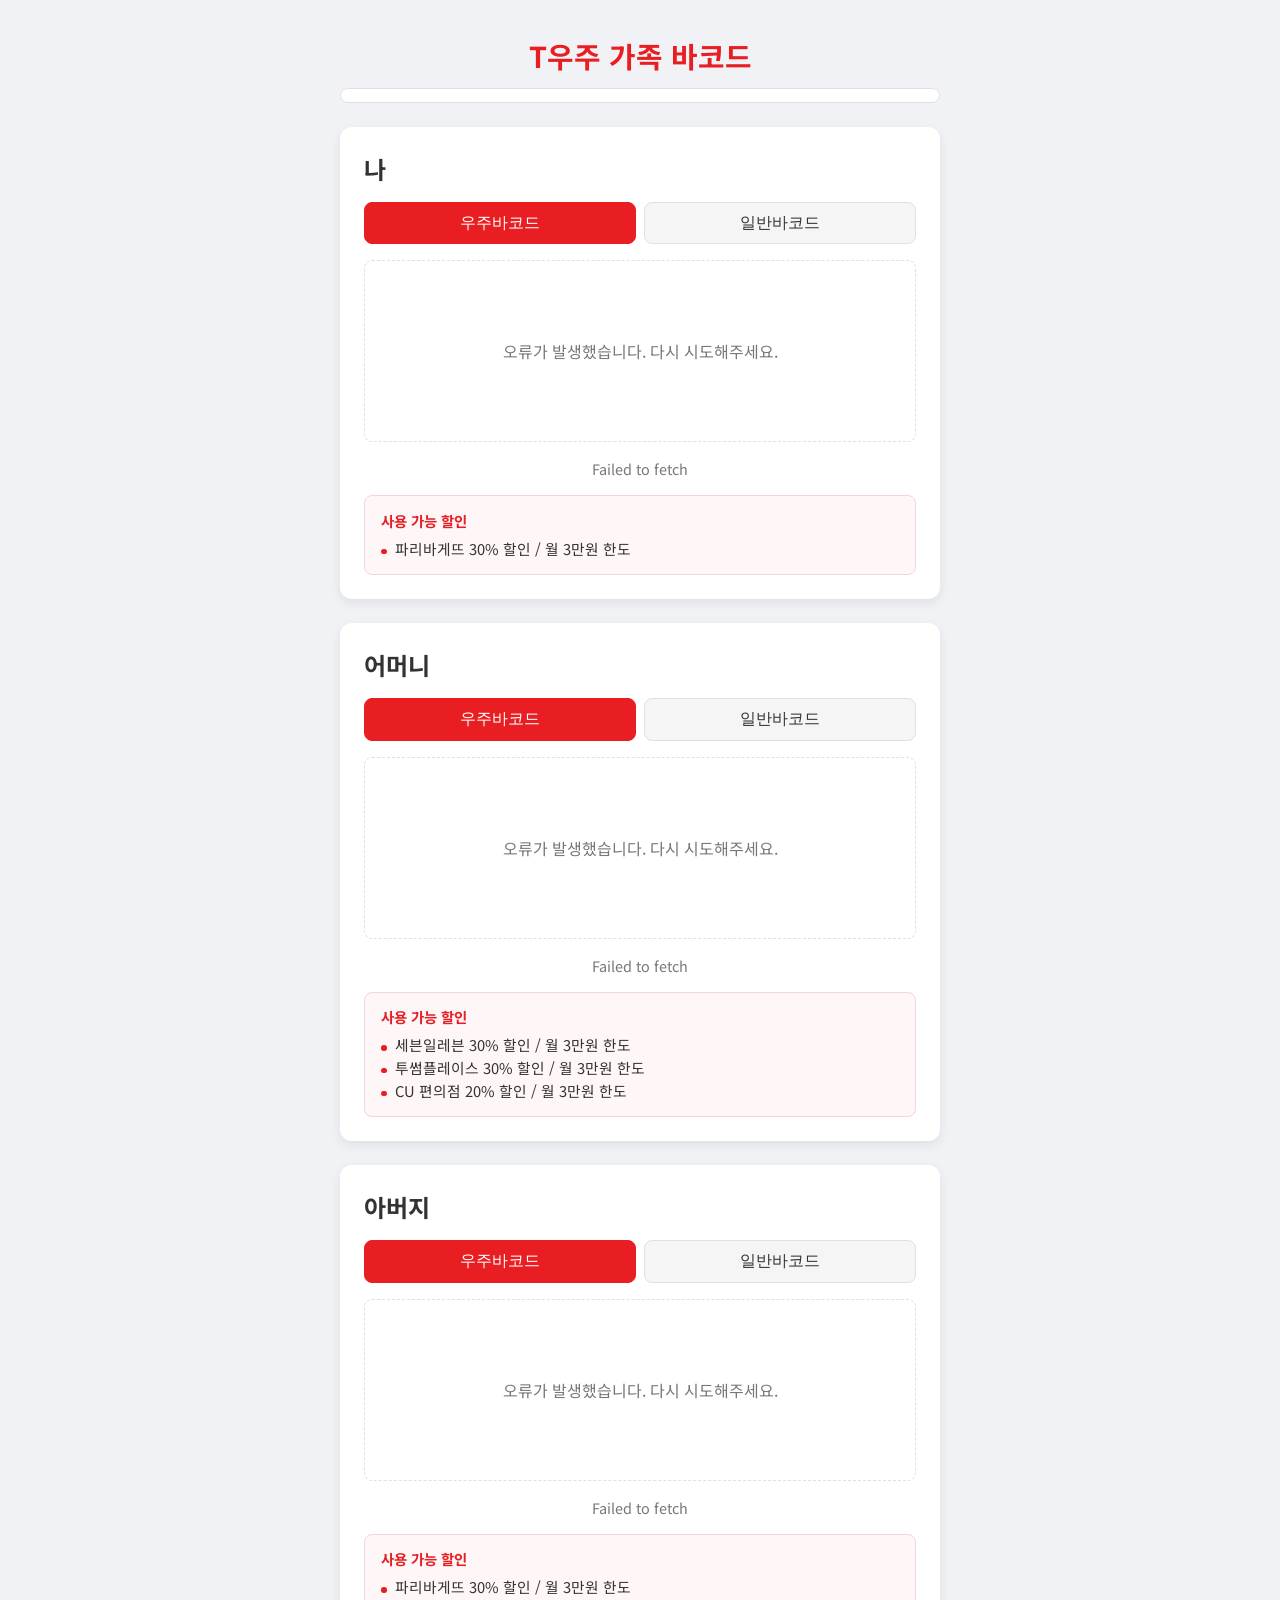
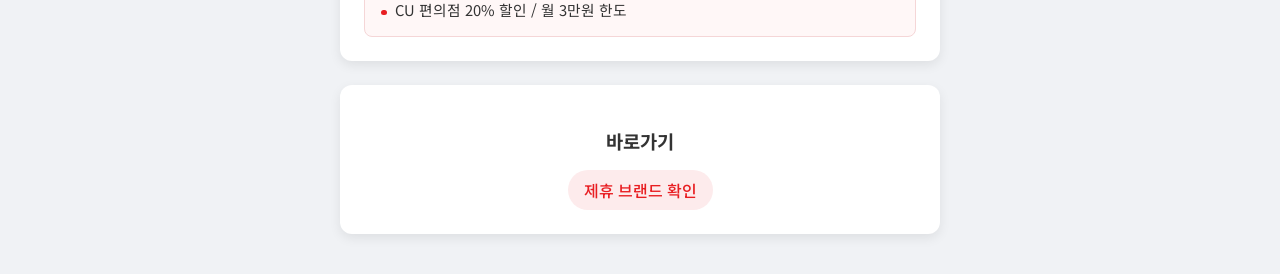
==== commit 5c5e738c: "Keep barcode contrast in forced dark mode" ====
--- a/public/index.html
+++ b/public/index.html
@@ -484,7 +484,6 @@
                     const objectUrl = URL.createObjectURL(blob);
                     const parsedSecondsLeft = parseInt(response.headers.get('X-Barcode-Seconds-Left') || '', 10);
                     const secondsLeft = Number.isFinite(parsedSecondsLeft) ? parsedSecondsLeft : BARCODE_VALID_TIME;
-                    const barcodeNumber = response.headers.get('X-Barcode-Number') || '';
                     const membershipGrade = response.headers.get('X-Membership-Grade') || '';
                     const isStale = response.headers.get('X-Barcode-Stale') === '1';
                     const parsedStaleSeconds = parseInt(response.headers.get('X-Barcode-Stale-Seconds') || '', 10);
@@ -517,11 +516,9 @@
                         // same warm_status polling as the status panel above) takes over the
                         // continuous ticking from here, so the two never drift apart.
                         timerEl.textContent = `만료됨 (${formatMinSec(staleSeconds)} 경과)`;
-                        statusEl.textContent = barcodeNumber
-                            ? `마지막 ${barcodeTypes[barcodeType]}를 표시 중입니다. 순차 갱신 대기 중입니다. (${barcodeNumber})`
-                            : `마지막 ${barcodeTypes[barcodeType]}를 표시 중입니다. 순차 갱신 대기 중입니다.`;
+                        statusEl.textContent = `마지막 ${barcodeTypes[barcodeType]}를 표시 중입니다. 순차 갱신 대기 중입니다.`;
                     } else {
-                        statusEl.textContent = barcodeNumber ? `${barcodeTypes[barcodeType]}가 생성되었습니다. (${barcodeNumber})` : `${barcodeTypes[barcodeType]}가 생성되었습니다.`;
+                        statusEl.textContent = `${barcodeTypes[barcodeType]}가 생성되었습니다.`;
                         startTimer(accountId, barcodeType, secondsLeft);
                     }
                 } catch (error) {
--- a/public/style.css
+++ b/public/style.css
@@ -128,7 +128,13 @@
     display: flex;
     align-items: center;
     justify-content: center;
-    background-color: #f8f9fa;
+    /* Barcode contrast is functional, not decorative. Samsung Internet/Chromium force-dark
+       may otherwise remap the SVG's white and black pixels to gray. `only light` opts this
+       subtree out of automatic darkening while the rest of the page may remain dark. */
+    color-scheme: only light;
+    forced-color-adjust: none;
+    background-color: #ffffff !important;
+    color: #000000 !important;
     border-radius: 8px;
     border: 1px dashed var(--border-color);
     position: relative;
@@ -137,6 +143,13 @@
 .barcode-container img {
     max-width: 100%;
     height: auto;
+    color-scheme: only light;
+    forced-color-adjust: none;
+    background-color: #ffffff !important;
+    filter: none !important;
+    -webkit-filter: none !important;
+    mix-blend-mode: normal;
+    opacity: 1;
 }
 
 .barcode-container img:not(.hidden) {
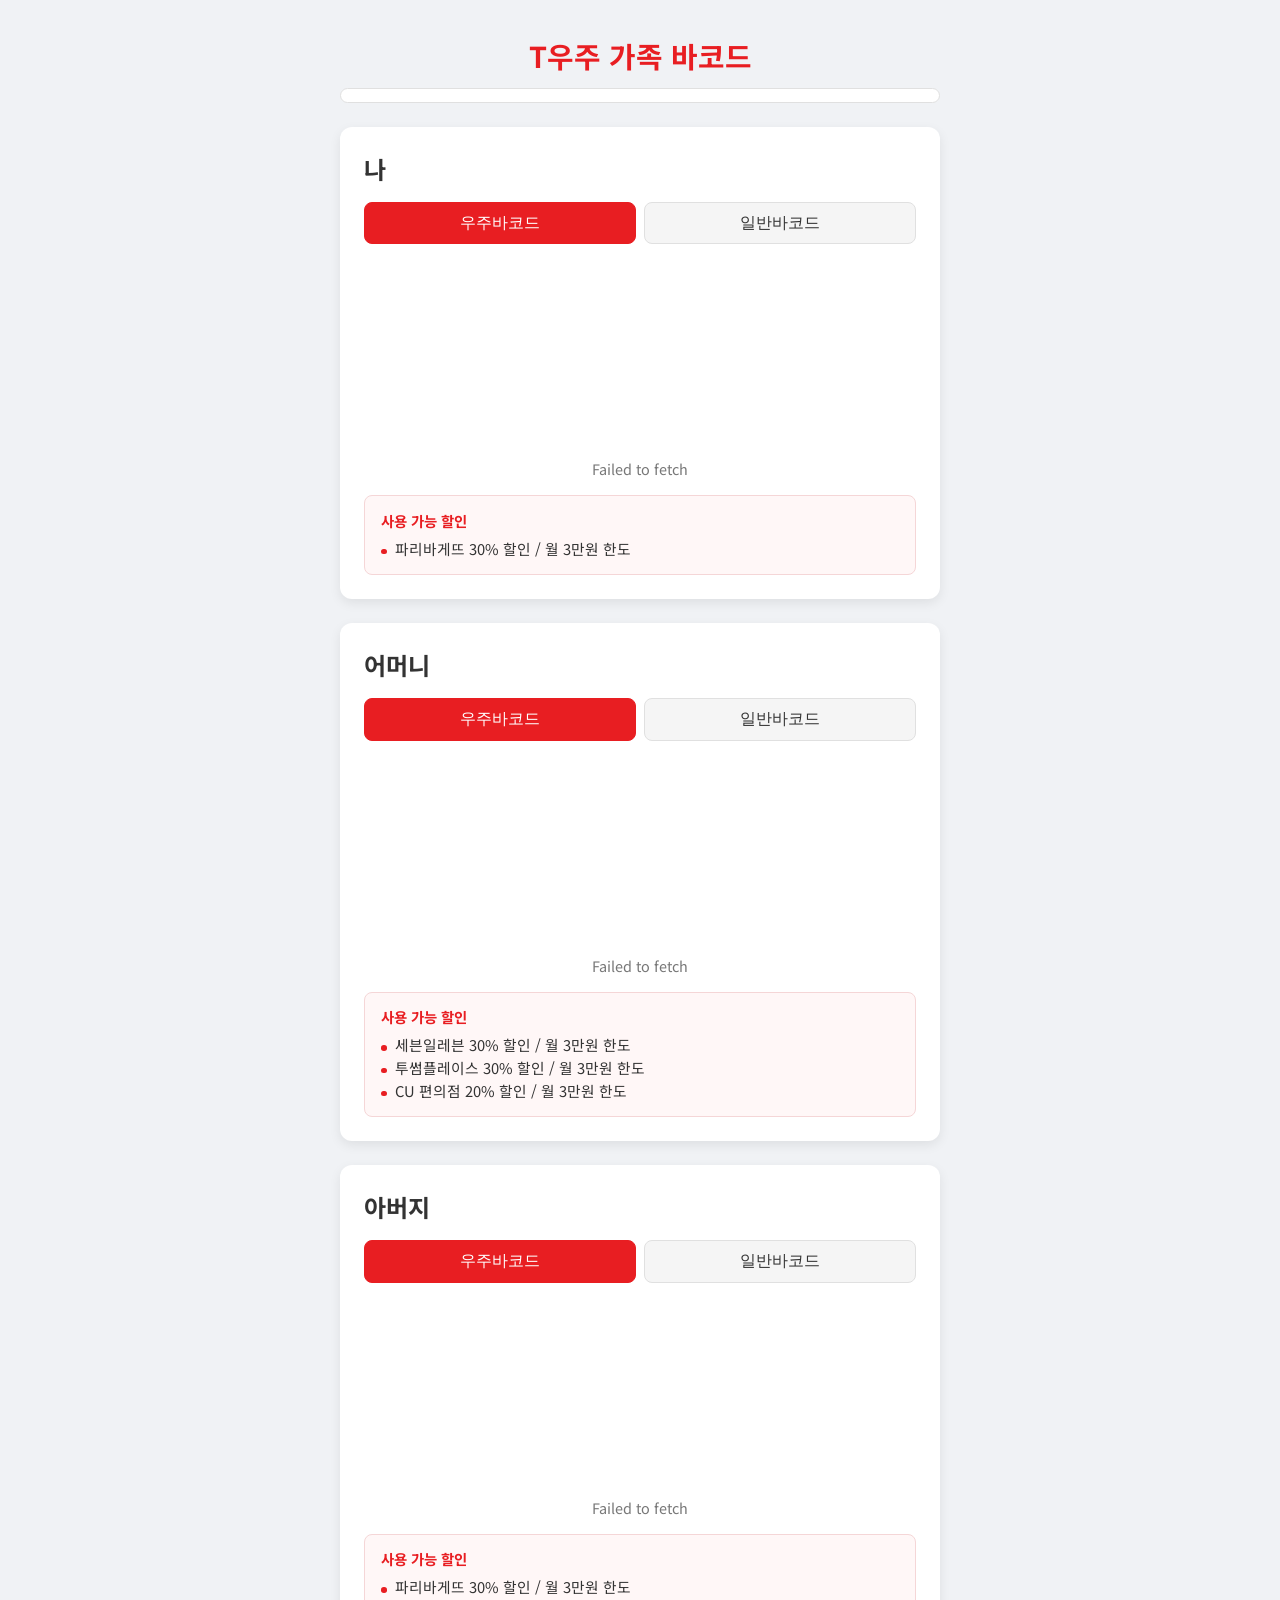
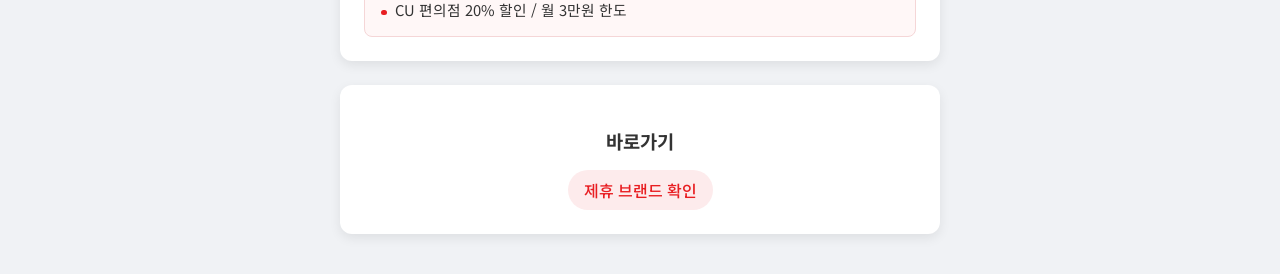
==== commit 289e2124: "Rasterize barcodes against forced dark mode" ====
--- a/public/index.html
+++ b/public/index.html
@@ -3,8 +3,27 @@
 <head>
     <meta charset="UTF-8">
     <meta name="viewport" content="width=device-width, initial-scale=1.0">
+    <!-- Opt the entire document out of browser force-dark transforms. The authored
+         prefers-color-scheme rules below still draw our dark UI, while Samsung Internet can
+         no longer remap the functional barcode image from white/black to gray. -->
+    <meta name="color-scheme" content="only light">
     <title>T우주 가족 바코드</title>
-    <link rel="stylesheet" href="style.css">
+    <style>
+        :root, html, body { color-scheme: only light !important; }
+        .barcode-container {
+            color-scheme: only light !important;
+            forced-color-adjust: none;
+            background-color: #ffffff !important;
+            filter: brightness(2.4) contrast(3) !important;
+            -webkit-filter: brightness(2.4) contrast(3) !important;
+        }
+        .barcode-container img {
+            background-color: #ffffff !important;
+            filter: none !important;
+            -webkit-filter: none !important;
+        }
+    </style>
+    <link rel="stylesheet" href="style.css?v=20260716-dark-barcode-4">
 </head>
 <body>
     <div class="dashboard">
--- a/public/style.css
+++ b/public/style.css
@@ -1,6 +1,7 @@
 @import url('https://fonts.googleapis.com/css2?family=Noto+Sans+KR:wght@400;500;700&display=swap');
 
 :root {
+    color-scheme: only light;
     --bg-color: #f0f2f5;
     --card-bg: #ffffff;
     --primary-color: #e81e22;
@@ -128,13 +129,15 @@
     display: flex;
     align-items: center;
     justify-content: center;
-    /* Barcode contrast is functional, not decorative. Samsung Internet/Chromium force-dark
-       may otherwise remap the SVG's white and black pixels to gray. `only light` opts this
-       subtree out of automatic darkening while the rest of the page may remain dark. */
+    /* Barcode contrast is functional, not decorative. Samsung Force Dark can ignore the
+       document opt-out and compress white/black to roughly 74/38. This post-compositing
+       correction maps those measured values back near 255/0 and is a no-op for pure 255/0. */
     color-scheme: only light;
     forced-color-adjust: none;
     background-color: #ffffff !important;
     color: #000000 !important;
+    filter: brightness(2.4) contrast(3) !important;
+    -webkit-filter: brightness(2.4) contrast(3) !important;
     border-radius: 8px;
     border: 1px dashed var(--border-color);
     position: relative;
@@ -301,3 +304,55 @@
 .hidden {
     display: none;
 }
+
+/* Samsung Internet can respect this authored theme instead of force-darkening the light
+   page heuristically. This preserves the dark UI while the barcode subtree stays only-light. */
+@media (prefers-color-scheme: dark) {
+    :root {
+        --bg-color: #101116;
+        --card-bg: #1f1f1f;
+        --primary-color: #ff7479;
+        --text-color: #f1f1f1;
+        --text-light: #b7b7b7;
+        --border-color: #555555;
+    }
+
+    .warm-status-detail {
+        background-color: var(--card-bg);
+    }
+
+    .warm-status-detail .value.fresh {
+        color: #81c784;
+    }
+
+    .warm-status-detail .value.stale {
+        color: #ff8a80;
+    }
+
+    .warm-status-detail .value.active,
+    .timer {
+        color: #64b5f6;
+    }
+
+    .warm-status-detail .value.queued {
+        color: #ffb74d;
+    }
+
+    .benefit-box {
+        background-color: #241b1c;
+        border-color: #684547;
+    }
+
+    .btn.secondary {
+        background-color: #505050;
+        color: #f1f1f1;
+    }
+
+    .btn.secondary:hover {
+        background-color: #5c5c5c;
+    }
+
+    .links-container a {
+        background-color: #3a2224;
+    }
+}
